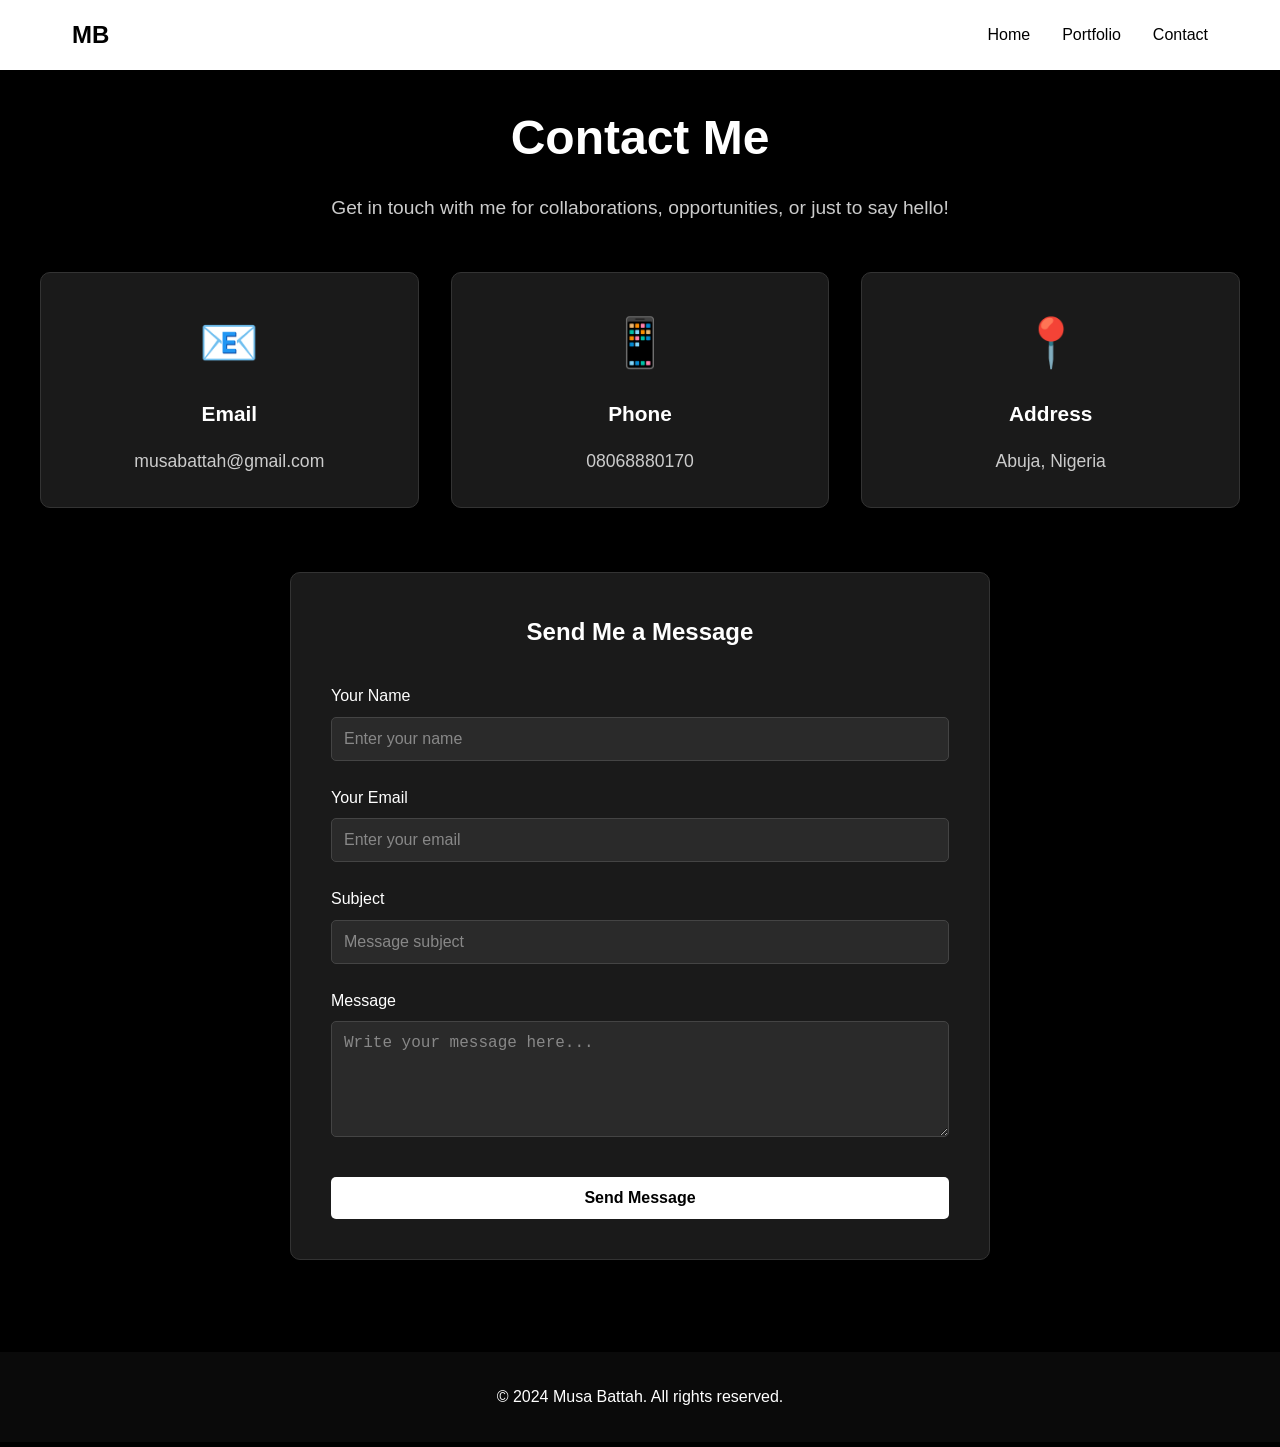
==== contact.html @ cf30da3e "Complete Portfolio" ====
<!DOCTYPE html>
<html lang="en">
<head>
    <meta charset="UTF-8">
    <meta name="viewport" content="width=device-width, initial-scale=1.0">
    <title>Contact - Musa Battah</title>
    <link rel="stylesheet" href="style.css">
</head>
<body>
    <!-- Navigation Bar -->
    <nav>
        <div class="nav-container">
            <a href="index.html" class="logo">MB</a>
            <button class="menu-toggle" id="menuToggle">
                <span></span>
                <span></span>
                <span></span>
            </button>
            <ul class="nav-links" id="navLinks">
                <li><a href="index.html">Home</a></li>
                <li><a href="index.html#portfolio">Portfolio</a></li>
                <li><a href="contact.html">Contact</a></li>
            </ul>
        </div>
    </nav>

    <!-- Contact Page Content -->
    <section class="contact-page">
        <div class="contact-container">
            <h1>Contact Me</h1>
            <p class="contact-subtitle">Get in touch with me for collaborations, opportunities, or just to say hello!</p>
            
            <div class="contact-details">
                <!-- <div class="contact-card">
                    <div class="contact-icon">👤</div>
                    <h3>Name</h3>
                    <p>Musa Battah</p>
                </div> -->

                <div class="contact-card">
                    <div class="contact-icon">📧</div>
                    <h3>Email</h3>
                    <p><a href="mailto:musabattah@gmail.com">musabattah@gmail.com</a></p>
                </div>

                <div class="contact-card">
                    <div class="contact-icon">📱</div>
                    <h3>Phone</h3>
                    <p><a href="tel:+2348068880170">08068880170</a></p>
                </div>

                <div class="contact-card">
                    <div class="contact-icon">📍</div>
                    <h3>Address</h3>
                    <p>Abuja, Nigeria</p>
                </div>
            </div>

            <!-- Contact Form -->
            <div class="contact-form-container">
                <h2>Send Me a Message</h2>
                <form id="contactForm" class="contact-form">
                    <div class="form-group">
                        <label for="name">Your Name</label>
                        <input type="text" id="name" name="name" required placeholder="Enter your name">
                    </div>
                    
                    <div class="form-group">
                        <label for="email">Your Email</label>
                        <input type="email" id="email" name="email" required placeholder="Enter your email">
                    </div>
                    
                    <div class="form-group">
                        <label for="subject">Subject</label>
                        <input type="text" id="subject" name="subject" required placeholder="Message subject">
                    </div>
                    
                    <div class="form-group">
                        <label for="message">Message</label>
                        <textarea id="message" name="message" rows="5" required placeholder="Write your message here..."></textarea>
                    </div>
                    
                    <button type="submit" class="btn submit-btn">Send Message</button>
                </form>
            </div>
        </div>
    </section>

    <!-- Footer -->
    <footer>
        <div class="container">
            <p>&copy; 2024 Musa Battah. All rights reserved.</p>
        </div>
    </footer>

    <!-- JavaScript File -->
    <script src="script.js"></script>
</body>
</html>
---- style.css ----
/* Reset and base styles */
* {
    margin: 0;
    padding: 0;
    box-sizing: border-box;
}

/* Body - Black background */
body {
    font-family: 'Segoe UI', Tahoma, Geneva, Verdana, sans-serif;
    line-height: 1.6;
    color: white;
    background-color: black;
    margin: 0;
    padding: 0;
}

/* All text content white by default */
h1, h2, h3, p, .box-large, .box-small, .carousel-slide p {
    color: white;
}

/* Navigation Bar - White background, black fonts */
nav {
    background-color: white;
    box-shadow: 0 2px 4px rgba(0,0,0,0.1);
    position: fixed;
    top: 0;
    width: 100%;
    z-index: 1000;
}

.nav-container {
    max-width: 1200px;
    margin: 0 auto;
    padding: 1rem 2rem;
    display: flex;
    justify-content: space-between;
    align-items: center;
}

.logo {
    font-size: 1.5rem;
    font-weight: bold;
    color: black;
    text-decoration: none;
}

/* Desktop navigation */
.nav-links {
    list-style: none;
    display: flex;
    gap: 2rem;
}

.nav-links a {
    color: black;
    text-decoration: none;
    font-weight: 500;
    transition: color 0.3s ease;
}

.nav-links a:hover {
    color: #007bff;
    text-decoration: underline;
}

/* Mobile menu button (hamburger) */
.menu-toggle {
    display: none;
    flex-direction: column;
    cursor: pointer;
    background: none;
    border: none;
    padding: 0.5rem;
}

.menu-toggle span {
    width: 25px;
    height: 3px;
    background-color: black;
    margin: 3px 0;
    transition: 0.3s;
}

/* Section backgrounds */
.intro, .carousel-section, #portfolio, #contact {
    background-color: black;
}

/* Intro Section with Flexbox */
.intro {
    padding: 100px 20px 60px 20px;
}

.intro-container {
    max-width: 1200px;
    margin: 0 auto;
    display: flex;
    gap: 2rem;
    align-items: stretch;
}

/* First box - 2x as big */
.box-large {
    flex: 2;
    background-color: #1a1a1a;
    padding: 2rem;
    border-radius: 10px;
    border: 1px solid #333;
    box-shadow: 0 4px 6px rgba(0,0,0,0.3);
}

/* Second box - normal size */
.box-small {
    flex: 1;
    background-color: #1a1a1a;
    padding: 2rem;
    border-radius: 10px;
    border: 1px solid #333;
    box-shadow: 0 4px 6px rgba(0,0,0,0.3);
}

/* Carousel Section */
.carousel-section {
    padding: 60px 20px;
    overflow: hidden;
}

.section-title {
    text-align: center;
    font-size: 2rem;
    margin-bottom: 3rem;
    color: white;
}

.carousel-container {
    max-width: 1200px;
    margin: 0 auto;
    overflow: hidden;
    position: relative;
}

.carousel-track {
    display: flex;
    gap: 2rem;
    animation: scroll 20s linear infinite;
    width: fit-content;
}

.carousel-slide {
    flex: 0 0 auto;
    width: 150px;
    text-align: center;
    padding: 1.5rem;
    background-color: #1a1a1a;
    border: 1px solid #333;
    border-radius: 10px;
    transition: transform 0.3s ease;
    box-shadow: 0 2px 8px rgba(0,0,0,0.3);
}

.carousel-slide:hover {
    transform: translateY(-5px);
    box-shadow: 0 4px 12px rgba(255,255,255,0.1);
}

.carousel-slide img {
    width: 80px;
    height: 80px;
    object-fit: contain;
    margin-bottom: 1rem;
}

/* Fix for dark logos */
.carousel-slide img[alt="ExpressJS"],
.carousel-slide img[alt="NextJS"] {
    background-color: white;
    padding: 8px;
    border-radius: 8px;
}

.carousel-slide p {
    font-weight: 600;
    color: white;
    margin: 0;
}

/* Animation */
@keyframes scroll {
    0% {
        transform: translateX(0);
    }
    100% {
        transform: translateX(-50%);
    }
}

/* Pause animation on hover */
.carousel-container:hover .carousel-track {
    animation-play-state: paused;
}

/* Portfolio Section */
.container {
    max-width: 1200px;
    margin: 0 auto;
    padding: 0 2rem;
    text-align: center;
}

section {
    padding: 80px 0 60px 0;
}

#portfolio {
    background-color: black;
}

.portfolio-grid {
    display: grid;
    grid-template-columns: repeat(auto-fit, minmax(300px, 1fr));
    gap: 2rem;
    margin-top: 2rem;
}

.portfolio-item {
    background-color: #1a1a1a;
    padding: 2rem;
    border-radius: 10px;
    border: 1px solid #333;
    box-shadow: 0 4px 6px rgba(0,0,0,0.3);
    transition: transform 0.3s ease;
    text-align: center;
}

.portfolio-item:hover {
    transform: translateY(-5px);
    box-shadow: 0 6px 12px rgba(255,255,255,0.1);
}

.portfolio-item h3 {
    color: white;
    margin-bottom: 1rem;
}

.portfolio-item p {
    color: #ccc;
}

/* White buttons with black text */
.btn, button:not(.menu-toggle) {
    display: inline-block;
    background-color: white !important;
    color: black !important;
    padding: 0.75rem 1.5rem;
    text-decoration: none;
    border-radius: 5px;
    margin-top: 1rem;
    transition: all 0.3s ease;
    border: none;
    cursor: pointer;
    font-weight: 600;
    font-size: 1rem;
}

.btn:hover, button:not(.menu-toggle):hover {
    background-color: #f0f0f0 !important;
    transform: translateY(-2px);
    box-shadow: 0 4px 8px rgba(255,255,255,0.2);
}

/* Contact Section */
#contact {
    background-color: black;
}

.contact-info {
    background-color: #1a1a1a;
    padding: 2rem;
    border-radius: 10px;
    border: 1px solid #333;
    display: inline-block;
    text-align: left;
    margin-top: 1rem;
}

.contact-info p {
    margin: 1rem 0;
    font-size: 1.1rem;
    color: white;
}

.contact-info a {
    color: white;
    text-decoration: none;
    border-bottom: 1px solid white;
}

.contact-info a:hover {
    color: #007bff;
    border-bottom-color: #007bff;
}

/* Footer */
footer {
    background-color: #0a0a0a;
    color: white;
    text-align: center;
    padding: 2rem 0;
    margin-top: 2rem;
}

/* Mobile responsive */
@media (max-width: 768px) {
    .menu-toggle {
        display: flex;
    }
    
    .nav-links {
        display: none;
        width: 100%;
        flex-direction: column;
        gap: 1rem;
        padding: 1rem 0;
    }
    
    .nav-links.active {
        display: flex;
    }
    
    .nav-container {
        flex-wrap: wrap;
    }
    
    .intro-container {
        flex-direction: column;
    }
    
    .carousel-slide {
        width: 120px;
        padding: 1rem;
    }
    
    .carousel-slide img {
        width: 60px;
        height: 60px;
    }
    
    h1 {
        font-size: 2rem;
    }
    
    h2 {
        font-size: 1.8rem;
    }
    
    section {
        padding: 60px 0 40px 0;
    }
}



/* Contact Page Styles */
.contact-page {
    min-height: 100vh;
    padding: 100px 20px 60px 20px;
    background-color: black;
}

.contact-container {
    max-width: 1200px;
    margin: 0 auto;
}

.contact-container h1 {
    text-align: center;
    font-size: 3rem;
    margin-bottom: 1rem;
    color: white;
}

.contact-subtitle {
    text-align: center;
    font-size: 1.2rem;
    color: #ccc;
    margin-bottom: 3rem;
}

.contact-details {
    display: grid;
    grid-template-columns: repeat(auto-fit, minmax(250px, 1fr));
    gap: 2rem;
    margin-bottom: 4rem;
}

.contact-card {
    background-color: #1a1a1a;
    border: 1px solid #333;
    border-radius: 10px;
    padding: 2rem;
    text-align: center;
    transition: transform 0.3s ease, box-shadow 0.3s ease;
}

.contact-card:hover {
    transform: translateY(-5px);
    box-shadow: 0 6px 12px rgba(255,255,255,0.1);
}

.contact-icon {
    font-size: 3rem;
    margin-bottom: 1rem;
}

.contact-card h3 {
    color: white;
    margin-bottom: 1rem;
    font-size: 1.3rem;
}

.contact-card p {
    color: #ccc;
    font-size: 1.1rem;
    word-break: break-word;
}

.contact-card a {
    color: #ccc;
    text-decoration: none;
    transition: color 0.3s ease;
}

.contact-card a:hover {
    color: #007bff;
}

/* Contact Form */
.contact-form-container {
    background-color: #1a1a1a;
    border: 1px solid #333;
    border-radius: 10px;
    padding: 2.5rem;
    max-width: 700px;
    margin: 0 auto;
}

.contact-form-container h2 {
    text-align: center;
    margin-bottom: 2rem;
    color: white;
}

.contact-form {
    display: flex;
    flex-direction: column;
    gap: 1.5rem;
}

.form-group {
    display: flex;
    flex-direction: column;
    gap: 0.5rem;
}

.form-group label {
    color: white;
    font-weight: 500;
}

.form-group input,
.form-group textarea {
    background-color: #2a2a2a;
    border: 1px solid #444;
    color: white;
    padding: 0.75rem;
    border-radius: 5px;
    font-size: 1rem;
    transition: border-color 0.3s ease;
}

.form-group input:focus,
.form-group textarea:focus {
    outline: none;
    border-color: #007bff;
}

.form-group input::placeholder,
.form-group textarea::placeholder {
    color: #888;
}

.submit-btn {
    width: 100%;
    margin-top: 0.5rem;
    background-color: white !important;
    color: black !important;
    font-size: 1.1rem;
    padding: 1rem;
}

.submit-btn:hover {
    background-color: #f0f0f0 !important;
    transform: translateY(-2px);
}

/* Responsive for contact page */
@media (max-width: 768px) {
    .contact-container h1 {
        font-size: 2rem;
    }
    
    .contact-subtitle {
        font-size: 1rem;
    }
    
    .contact-details {
        grid-template-columns: 1fr;
        gap: 1rem;
    }
    
    .contact-form-container {
        padding: 1.5rem;
    }
    
    .contact-card {
        padding: 1.5rem;
    }
}


/* Profile Photo in Second Box */
.image-box {
    text-align: center;
    display: flex;
    flex-direction: column;
    align-items: center;
    justify-content: center;
    transition: all 0.3s ease;
}

.profile-photo {
    width: 150px;
    height: 150px;
    border-radius: 50%;
    object-fit: cover;
    margin-bottom: 1rem;
    border: 3px solid white;
    transition: all 0.3s ease;
}

/* Hover effect for image box - bounce and brighter */
.image-box:hover {
    transform: translateY(-10px);
    background-color: #2a2a2a;
    box-shadow: 0 10px 20px rgba(255,255,255,0.2);
}

.image-box:hover .profile-photo {
    transform: scale(1.05);
    border-color: #007bff;
    box-shadow: 0 0 20px rgba(255,255,255,0.3);
}

.image-box h3 {
    margin-top: 0.5rem;
    color: white;
}

.image-box p {
    color: #ccc;
}

/* Portfolio Image Placeholder */
.portfolio-image-placeholder {
    width: 100%;
    height: 200px;
    background: linear-gradient(135deg, #2a2a2a 0%, #1a1a1a 100%);
    border-radius: 8px;
    margin-bottom: 1rem;
    display: flex;
    align-items: center;
    justify-content: center;
    position: relative;
    overflow: hidden;
    border: 1px solid #333;
}

.portfolio-img {
    width: 100%;
    height: 100%;
    object-fit: cover;
    transition: transform 0.3s ease;
}

.placeholder-overlay {
    position: absolute;
    color: #888;
    font-size: 0.9rem;
    text-align: center;
    pointer-events: none;
}

.portfolio-item:hover .portfolio-img {
    transform: scale(1.05);
}

.portfolio-item:hover .portfolio-image-placeholder {
    border-color: #007bff;
    box-shadow: 0 4px 12px rgba(255,255,255,0.1);
}

/* If no image is available, show a placeholder icon */
.portfolio-image-placeholder:not(:has(img[src*="jpg"])) .placeholder-overlay {
    display: flex;
}

.portfolio-image-placeholder .placeholder-overlay {
    display: none;
}

/* Alternative: If you don't have images yet, use this icon background */
.portfolio-image-placeholder::before {
    content: "🖼️";
    font-size: 3rem;
    opacity: 0.5;
    position: absolute;
}

.portfolio-img[src=""] + .placeholder-overlay,
.portfolio-img:not([src]) + .placeholder-overlay {
    display: flex;
}

/* Fix for Node.js logo (dark) */
.carousel-slide img[alt="NodeJS"] {
    background-color: white;
    padding: 8px;
    border-radius: 8px;
}

/* Adjust carousel animation speed for more items */
.carousel-track {
    animation: scroll 25s linear infinite;
}

/* For better mobile responsiveness */
@media (max-width: 768px) {
    .profile-photo {
        width: 120px;
        height: 120px;
    }
    
    .portfolio-image-placeholder {
        height: 180px;
    }
}
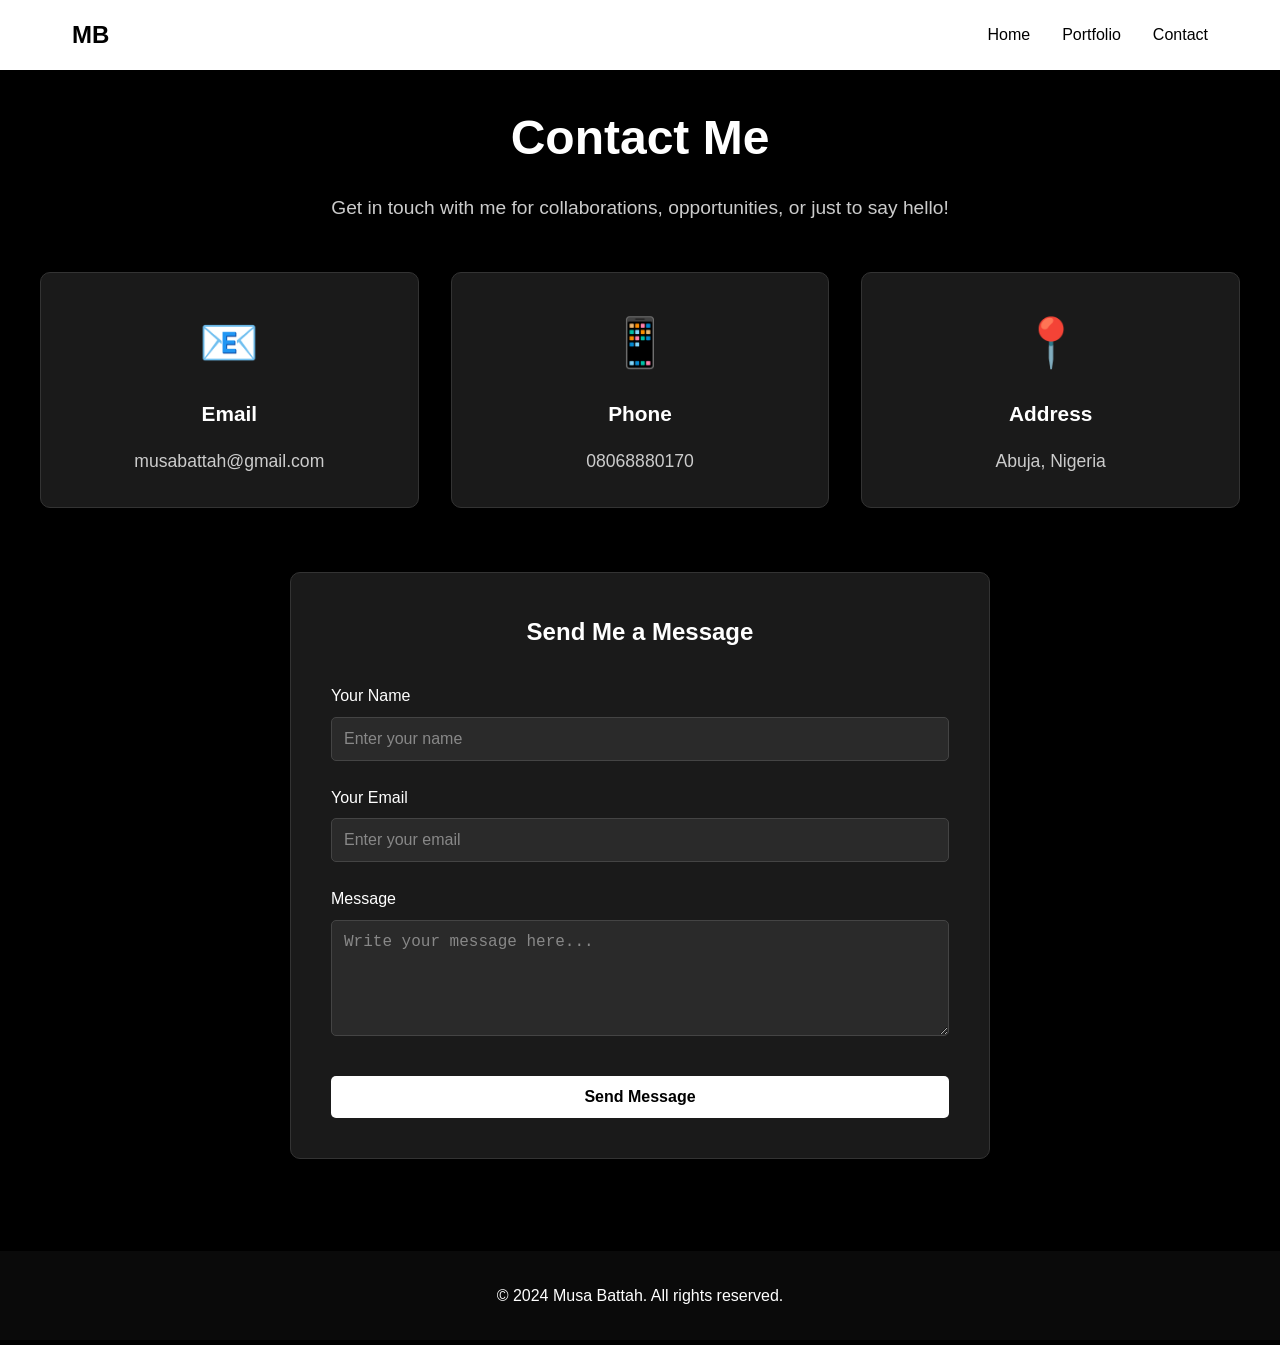
==== commit 1cfb8bd2: "Mailing Update" ====
--- a/contact.html
+++ b/contact.html
@@ -56,10 +56,10 @@
                 </div>
             </div>
 
-            <!-- Contact Form -->
+            <!-- Contact Form with mailto -->
             <div class="contact-form-container">
                 <h2>Send Me a Message</h2>
-                <form id="contactForm" class="contact-form">
+                <form id="contactForm" class="contact-form" action="mailto:musabattah@gmail.com" method="post" enctype="text/plain">
                     <div class="form-group">
                         <label for="name">Your Name</label>
                         <input type="text" id="name" name="name" required placeholder="Enter your name">
@@ -68,11 +68,6 @@
                     <div class="form-group">
                         <label for="email">Your Email</label>
                         <input type="email" id="email" name="email" required placeholder="Enter your email">
-                    </div>
-                    
-                    <div class="form-group">
-                        <label for="subject">Subject</label>
-                        <input type="text" id="subject" name="subject" required placeholder="Message subject">
                     </div>
                     
                     <div class="form-group">
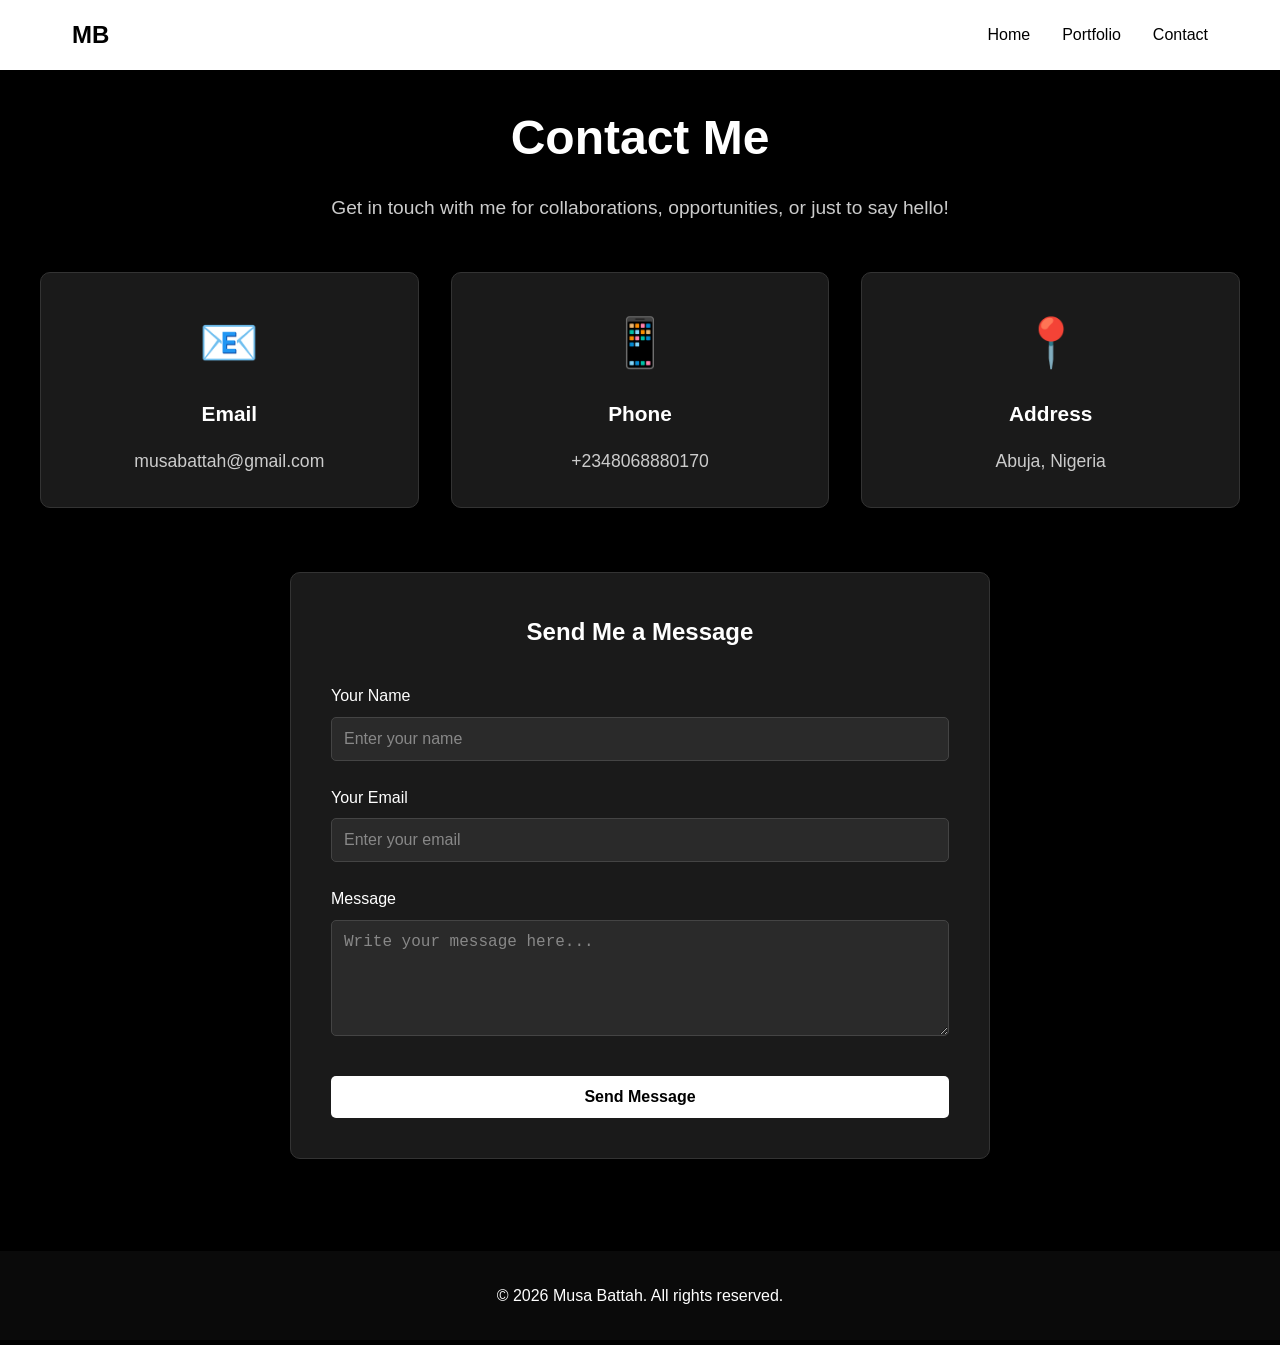
==== commit 02793c4b: "Mail UX" ====
--- a/contact.html
+++ b/contact.html
@@ -46,7 +46,7 @@
                 <div class="contact-card">
                     <div class="contact-icon">📱</div>
                     <h3>Phone</h3>
-                    <p><a href="tel:+2348068880170">08068880170</a></p>
+                    <p><a href="tel:+2348068880170">+2348068880170</a></p>
                 </div>
 
                 <div class="contact-card">
@@ -84,7 +84,7 @@
     <!-- Footer -->
     <footer>
         <div class="container">
-            <p>&copy; 2024 Musa Battah. All rights reserved.</p>
+            <p>&copy; 2026 Musa Battah. All rights reserved.</p>
         </div>
     </footer>
 
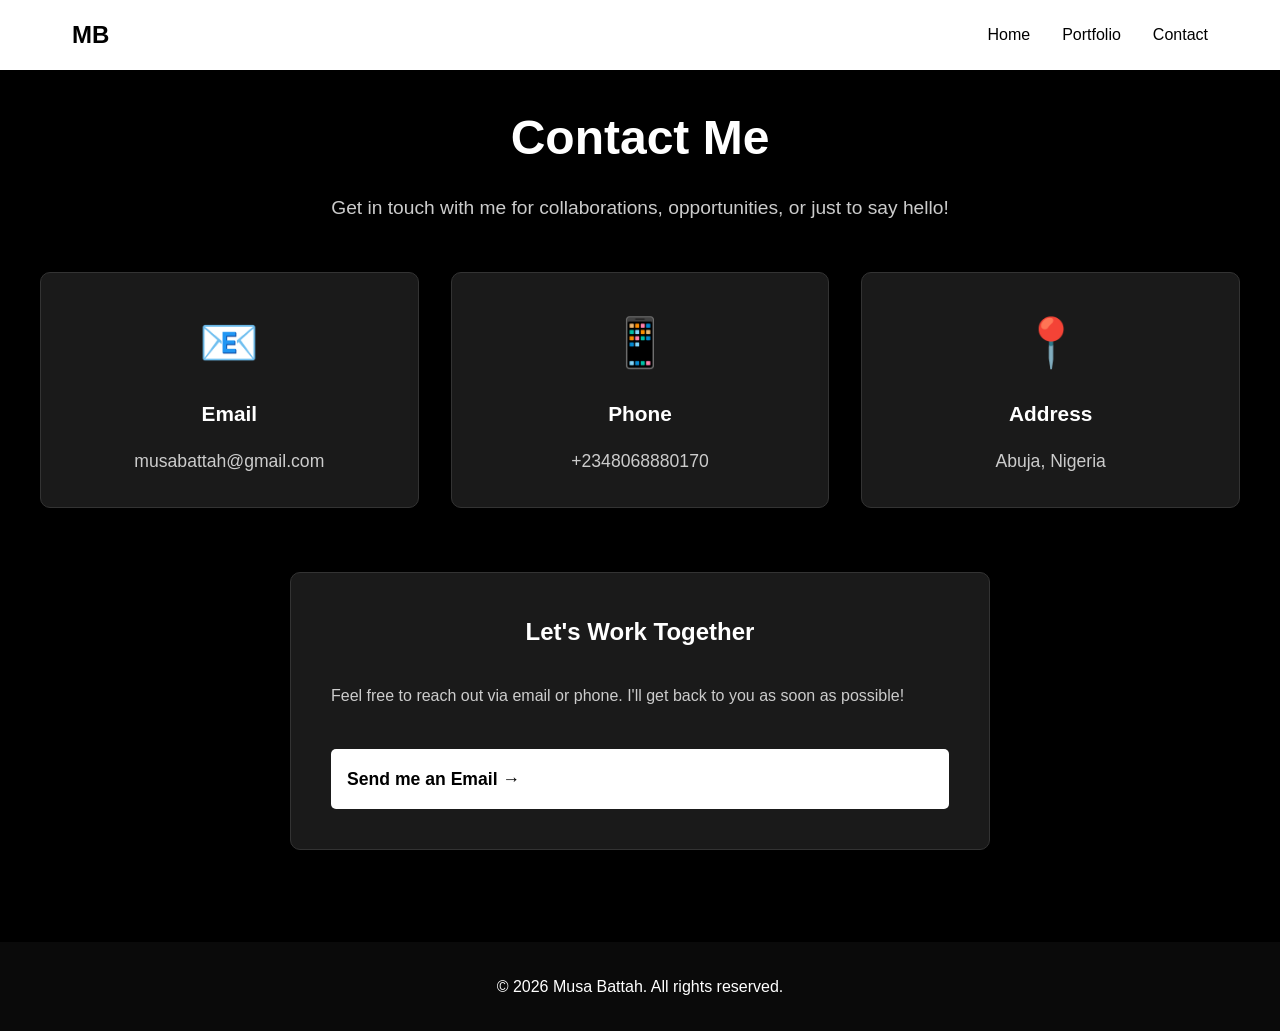
==== commit 641a88c2: "Safer Contact" ====
--- a/contact.html
+++ b/contact.html
@@ -56,28 +56,16 @@
                 </div>
             </div>
 
-            <!-- Contact Form with mailto -->
+              <!-- Call to action instead of form -->
             <div class="contact-form-container">
-                <h2>Send Me a Message</h2>
-                <form id="contactForm" class="contact-form" action="mailto:musabattah@gmail.com" method="post" enctype="text/plain">
-                    <div class="form-group">
-                        <label for="name">Your Name</label>
-                        <input type="text" id="name" name="name" required placeholder="Enter your name">
-                    </div>
-                    
-                    <div class="form-group">
-                        <label for="email">Your Email</label>
-                        <input type="email" id="email" name="email" required placeholder="Enter your email">
-                    </div>
-                    
-                    <div class="form-group">
-                        <label for="message">Message</label>
-                        <textarea id="message" name="message" rows="5" required placeholder="Write your message here..."></textarea>
-                    </div>
-                    
-                    <button type="submit" class="btn submit-btn">Send Message</button>
-                </form>
+                <h2>Let's Work Together</h2>
+                <p style="color: #ccc; margin-bottom: 2rem;">Feel free to reach out via email or phone. I'll get back to you as soon as possible!</p>
+                <a href="mailto:musabattah@gmail.com" class="btn submit-btn">Send me an Email →</a>
             </div>
+        </div>
+    </section>
+
+
         </div>
     </section>
 
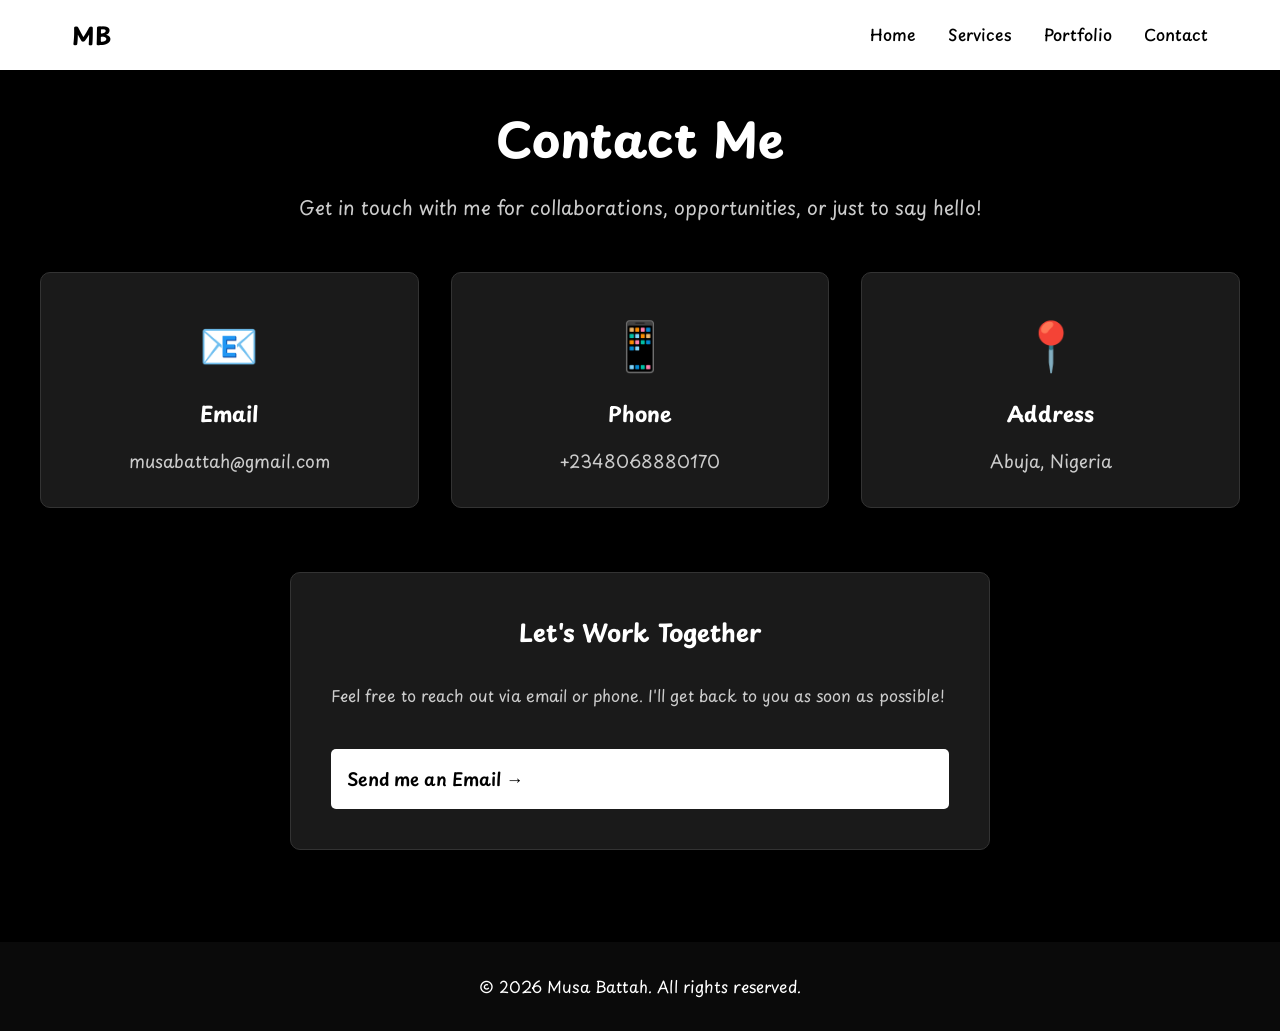
==== commit 5173e19b: "Services page" ====
--- a/contact.html
+++ b/contact.html
@@ -5,6 +5,8 @@
     <meta name="viewport" content="width=device-width, initial-scale=1.0">
     <title>Contact - Musa Battah</title>
     <link rel="stylesheet" href="style.css">
+    <!-- Add Playpen Sans font -->
+    <link href="https://fonts.googleapis.com/css2?family=Playpen+Sans:wght@100..800&display=swap" rel="stylesheet">
 </head>
 <body>
     <!-- Navigation Bar -->
@@ -18,6 +20,7 @@
             </button>
             <ul class="nav-links" id="navLinks">
                 <li><a href="index.html">Home</a></li>
+                <li><a href="services.html">Services</a></li>
                 <li><a href="index.html#portfolio">Portfolio</a></li>
                 <li><a href="contact.html">Contact</a></li>
             </ul>
--- a/style.css
+++ b/style.css
@@ -7,7 +7,7 @@
 
 /* Body - Black background */
 body {
-    font-family: 'Segoe UI', Tahoma, Geneva, Verdana, sans-serif;
+    font-family: 'Playpen Sans','Segoe UI', Tahoma, Geneva, Verdana, sans-serif;
     line-height: 1.6;
     color: white;
     background-color: black;
@@ -621,12 +621,12 @@
 }
 
 /* Alternative: If you don't have images yet, use this icon background */
-.portfolio-image-placeholder::before {
+/* .portfolio-image-placeholder::before {
     content: "🖼️";
     font-size: 3rem;
     opacity: 0.5;
     position: absolute;
-}
+} */
 
 .portfolio-img[src=""] + .placeholder-overlay,
 .portfolio-img:not([src]) + .placeholder-overlay {
@@ -655,4 +655,166 @@
     .portfolio-image-placeholder {
         height: 180px;
     }
+}
+
+/* Services Page Styles */
+.services-page {
+    min-height: 100vh;
+    padding: 100px 20px 60px 20px;
+    background-color: black;
+}
+
+.services-container {
+    max-width: 1200px;
+    margin: 0 auto;
+}
+
+.services-container h1 {
+    text-align: center;
+    font-size: 3rem;
+    margin-bottom: 1rem;
+    color: white;
+    font-family: 'Playpen Sans', cursive, sans-serif;
+}
+
+.services-subtitle {
+    text-align: center;
+    font-size: 1.2rem;
+    color: #ccc;
+    margin-bottom: 3rem;
+}
+
+.services-grid {
+    display: grid;
+    grid-template-columns: repeat(auto-fit, minmax(350px, 1fr));
+    gap: 2rem;
+    margin-bottom: 4rem;
+}
+
+.service-card {
+    background-color: #1a1a1a;
+    border: 1px solid #333;
+    border-radius: 15px;
+    padding: 2rem;
+    transition: all 0.3s ease;
+}
+
+.service-card:hover {
+    transform: translateY(-8px);
+    border-color: #007bff;
+    box-shadow: 0 10px 20px rgba(0, 123, 255, 0.2);
+}
+
+.service-icon {
+    font-size: 3rem;
+    margin-bottom: 1rem;
+}
+
+.service-card h3 {
+    color: white;
+    font-size: 1.5rem;
+    margin-bottom: 1rem;
+    font-family: 'Playpen Sans', cursive, sans-serif;
+}
+
+.service-card p {
+    color: #ccc;
+    margin-bottom: 1.5rem;
+    line-height: 1.6;
+}
+
+.service-features {
+    list-style: none;
+    padding: 0;
+    margin: 0 0 1.5rem 0;
+}
+
+.service-features li {
+    color: #aaa;
+    padding: 0.3rem 0;
+    font-size: 0.95rem;
+}
+
+.service-btn {
+    display: inline-block;
+    width: 100%;
+    text-align: center;
+    padding: 0.7rem;
+    background-color: white !important;
+    color: black !important;
+    text-decoration: none;
+    border-radius: 5px;
+    font-weight: 600;
+    transition: all 0.3s ease;
+}
+
+.service-btn:hover {
+    background-color: #f0f0f0 !important;
+    transform: translateY(-2px);
+}
+
+/* Services CTA Section */
+.services-cta {
+    background: linear-gradient(135deg, #1a1a1a 0%, #0a0a0a 100%);
+    border: 1px solid #333;
+    border-radius: 20px;
+    padding: 3rem;
+    text-align: center;
+    margin-top: 2rem;
+}
+
+.services-cta h2 {
+    color: white;
+    font-size: 2rem;
+    margin-bottom: 1rem;
+    font-family: 'Playpen Sans', cursive, sans-serif;
+}
+
+.services-cta p {
+    color: #ccc;
+    margin-bottom: 1.5rem;
+}
+
+.cta-btn {
+    background-color: white !important;
+    color: black !important;
+    padding: 0.8rem 2rem;
+    font-size: 1.1rem;
+    text-decoration: none;
+    border-radius: 8px;
+    font-weight: 600;
+    transition: all 0.3s ease;
+}
+
+.cta-btn:hover {
+    background-color: #f0f0f0 !important;
+    transform: translateY(-2px);
+}
+
+/* Responsive for services page */
+@media (max-width: 768px) {
+    .services-container h1 {
+        font-size: 2rem;
+    }
+    
+    .services-subtitle {
+        font-size: 1rem;
+    }
+    
+    .services-grid {
+        grid-template-columns: 1fr;
+        gap: 1.5rem;
+    }
+    
+    .service-card {
+        padding: 1.5rem;
+    }
+    
+    .services-cta {
+        padding: 2rem;
+    }
+    
+    .services-cta h2 {
+        font-size: 1.5rem;
+    }
 }
